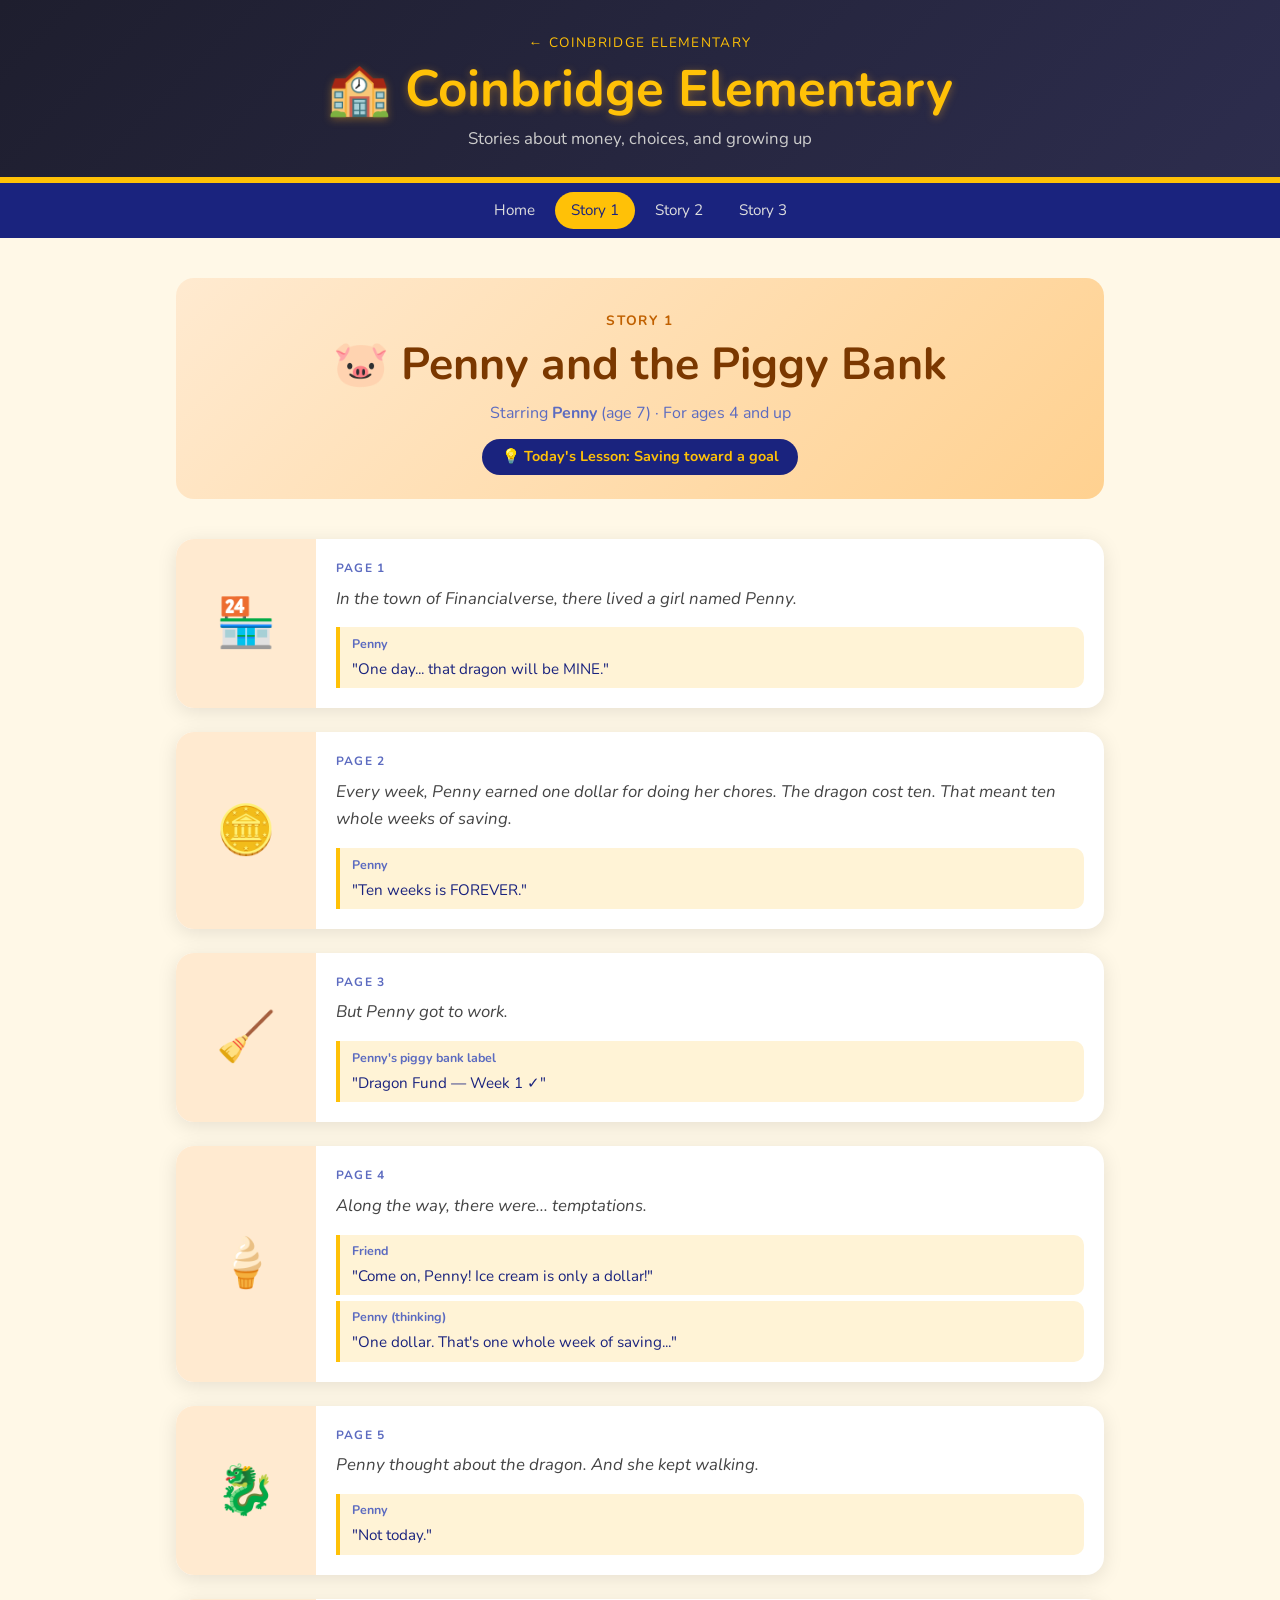
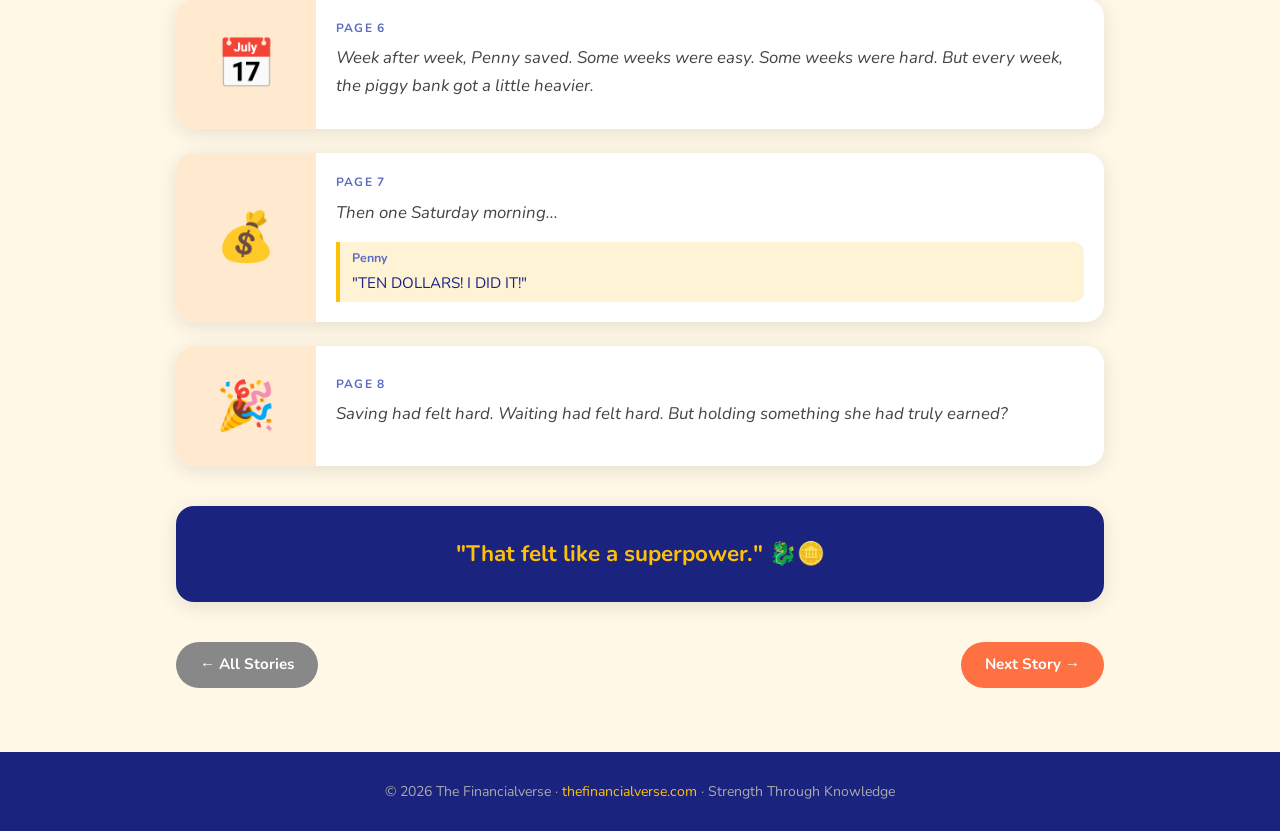
==== story01.html @ 843168b6 "Create story01.html" ====
<!DOCTYPE html>
<html lang="en">
<head>
  <meta charset="utf-8" />
  <meta name="viewport" content="width=device-width, initial-scale=1" />
  <title>Penny and the Piggy Bank — Coinbridge Elementary</title>
  <meta name="description" content="Penny wants a stuffed dragon that costs $10. Can she save up one dollar at a time? A story about saving toward a goal." />
  <link rel="stylesheet" href="kids.css" />
  <link href="https://fonts.googleapis.com/css2?family=Nunito:wght@400;600;700;800;900&display=swap" rel="stylesheet" />
</head>
<body class="story-orange">

  <header class="site-header">
    <div class="logo-top"><a href="index.html">← Coinbridge Elementary</a></div>
    <h1>🏫 Coinbridge Elementary</h1>
    <p class="tagline">Stories about money, choices, and growing up</p>
  </header>

  <nav class="site-nav">
    <a href="index.html">Home</a>
    <a href="story01.html" class="active">Story 1</a>
    <a href="story02.html">Story 2</a>
    <a href="story03.html">Story 3</a>
  </nav>

  <main>

    <!-- STORY HEADER -->
    <div class="story-header">
      <div class="story-num-lg">Story 1</div>
      <h1>🐷 Penny and the Piggy Bank</h1>
      <div class="chars-line">Starring <strong>Penny</strong> (age 7) · For ages 4 and up</div>
      <div class="lesson-banner">💡 Today's Lesson: Saving toward a goal</div>
    </div>

    <!-- PANELS -->
    <div class="panel-list">

      <div class="panel">
        <div class="panel-art orange">🏪</div>
        <div class="panel-body">
          <div class="panel-num">Page 1</div>
          <div class="panel-narration">In the town of Financialverse, there lived a girl named Penny.</div>
          <div class="speech-bubble"><span class="speaker">Penny</span>"One day... that dragon will be MINE."</div>
        </div>
      </div>

      <div class="panel">
        <div class="panel-art orange">🪙</div>
        <div class="panel-body">
          <div class="panel-num">Page 2</div>
          <div class="panel-narration">Every week, Penny earned one dollar for doing her chores. The dragon cost ten. That meant ten whole weeks of saving.</div>
          <div class="speech-bubble"><span class="speaker">Penny</span>"Ten weeks is FOREVER."</div>
        </div>
      </div>

      <div class="panel">
        <div class="panel-art orange">🧹</div>
        <div class="panel-body">
          <div class="panel-num">Page 3</div>
          <div class="panel-narration">But Penny got to work.</div>
          <div class="speech-bubble"><span class="speaker">Penny's piggy bank label</span>"Dragon Fund — Week 1 ✓"</div>
        </div>
      </div>

      <div class="panel">
        <div class="panel-art orange">🍦</div>
        <div class="panel-body">
          <div class="panel-num">Page 4</div>
          <div class="panel-narration">Along the way, there were... temptations.</div>
          <div class="speech-bubble"><span class="speaker">Friend</span>"Come on, Penny! Ice cream is only a dollar!"</div>
          <div class="speech-bubble"><span class="speaker">Penny (thinking)</span>"One dollar. That's one whole week of saving..."</div>
        </div>
      </div>

      <div class="panel">
        <div class="panel-art orange">🐉</div>
        <div class="panel-body">
          <div class="panel-num">Page 5</div>
          <div class="panel-narration">Penny thought about the dragon. And she kept walking.</div>
          <div class="speech-bubble"><span class="speaker">Penny</span>"Not today."</div>
        </div>
      </div>

      <div class="panel">
        <div class="panel-art orange">📅</div>
        <div class="panel-body">
          <div class="panel-num">Page 6</div>
          <div class="panel-narration">Week after week, Penny saved. Some weeks were easy. Some weeks were hard. But every week, the piggy bank got a little heavier.</div>
        </div>
      </div>

      <div class="panel">
        <div class="panel-art orange">💰</div>
        <div class="panel-body">
          <div class="panel-num">Page 7</div>
          <div class="panel-narration">Then one Saturday morning...</div>
          <div class="speech-bubble"><span class="speaker">Penny</span>"TEN DOLLARS! I DID IT!"</div>
        </div>
      </div>

      <div class="panel">
        <div class="panel-art orange">🎉</div>
        <div class="panel-body">
          <div class="panel-num">Page 8</div>
          <div class="panel-narration">Saving had felt hard. Waiting had felt hard. But holding something she had truly earned?</div>
        </div>
      </div>

    </div>

    <!-- LESSON -->
    <div class="lesson-callout">
      "That felt like a superpower." 🐉🪙
    </div>

    <!-- NAV -->
    <div class="story-nav">
      <a href="index.html" class="back">← All Stories</a>
      <a href="story02.html">Next Story →</a>
    </div>

  </main>

  <footer class="site-footer">
    <p>© 2026 The Financialverse · <a href="https://thefinancialverse.com">thefinancialverse.com</a> · Strength Through Knowledge</p>
  </footer>

</body>
</html>
---- kids.css ----
/* kids.css — kids.thefinancialverse.com
   Style: warm, cheerful, readable for ages 5–8
   Fonts: Nunito (Google Fonts)
*/

* { box-sizing: border-box; margin: 0; padding: 0; }

:root {
  --bg:       #FFF8E7;
  --bg-warm:  #FFF3D6;
  --orange:   #FF7043;
  --green:    #66BB6A;
  --blue:     #29B6F6;
  --gold:     #FFC107;
  --navy:     #1A237E;
  --dark:     #1A237E;
  --text:     #1A237E;
  --text-lt:  #5C6BC0;
  --radius:   18px;
  --shadow:   0 4px 20px rgba(0,0,0,0.10);
}

body {
  font-family: 'Nunito', 'Comic Sans MS', cursive, sans-serif;
  background-color: var(--bg);
  color: var(--text);
  line-height: 1.65;
  font-size: 1.1rem;
}

/* ── HEADER ── */
.site-header {
  background: linear-gradient(135deg, #1E1E2E 0%, #2D2D4E 100%);
  padding: 2rem 1rem 1.5rem;
  text-align: center;
  border-bottom: 6px solid var(--gold);
}
.site-header .logo-top {
  font-size: 0.85rem;
  color: #aaa;
  letter-spacing: 0.1em;
  text-transform: uppercase;
  margin-bottom: 0.4rem;
}
.site-header .logo-top a {
  color: var(--gold);
  text-decoration: none;
}
.site-header h1 {
  font-size: clamp(2rem, 6vw, 3.2rem);
  color: var(--gold);
  text-shadow: 0 2px 8px rgba(245,166,35,0.4);
  line-height: 1.1;
}
.site-header .tagline {
  color: #ccc;
  font-size: 1.05rem;
  margin-top: 0.5rem;
}

/* ── NAV ── */
.site-nav {
  background: var(--dark);
  display: flex;
  flex-wrap: wrap;
  justify-content: center;
  gap: 0.25rem;
  padding: 0.6rem 1rem;
}
.site-nav a {
  color: #ddd;
  text-decoration: none;
  padding: 0.35rem 1rem;
  border-radius: 999px;
  font-size: 0.95rem;
  transition: background 0.2s, color 0.2s;
}
.site-nav a:hover, .site-nav a.active {
  background: var(--gold);
  color: var(--dark);
}

/* ── MAIN LAYOUT ── */
main {
  max-width: 960px;
  margin: 0 auto;
  padding: 2.5rem 1rem 4rem;
}

section { margin-bottom: 3.5rem; }

.section-title {
  font-size: 1.8rem;
  color: var(--dark);
  margin-bottom: 1.25rem;
  text-align: center;
}
.section-title span { color: var(--orange); }

/* ── HERO BANNER ── */
.hero-banner {
  background: linear-gradient(135deg, #FFF3D6 0%, #FFE8B3 100%);
  border-radius: var(--radius);
  padding: 2.5rem 2rem;
  text-align: center;
  border: 3px solid var(--gold);
  box-shadow: var(--shadow);
  margin-bottom: 3.5rem;
}
.hero-banner h2 {
  font-size: clamp(1.6rem, 5vw, 2.4rem);
  color: #7B4F00;
  margin-bottom: 0.75rem;
}
.hero-banner p {
  font-size: 1.15rem;
  color: #5C3800;
  max-width: 620px;
  margin: 0 auto;
}

/* ── STORY CARDS ── */
.story-grid {
  display: grid;
  grid-template-columns: repeat(auto-fill, minmax(270px, 1fr));
  gap: 1.5rem;
}
.story-card {
  background: #fff;
  border-radius: var(--radius);
  box-shadow: var(--shadow);
  overflow: hidden;
  transition: transform 0.2s, box-shadow 0.2s;
  text-decoration: none;
  color: var(--text);
  display: flex;
  flex-direction: column;
}
.story-card:hover {
  transform: translateY(-4px);
  box-shadow: 0 8px 30px rgba(0,0,0,0.15);
}
.story-card-art {
  height: 170px;
  display: flex;
  align-items: center;
  justify-content: center;
  font-size: 5rem;
  line-height: 1;
}
.story-card-art.orange { background: linear-gradient(135deg,#FFEAD0,#FFD190); }
.story-card-art.green  { background: linear-gradient(135deg,#D4F0E0,#A8E0C0); }
.story-card-art.blue   { background: linear-gradient(135deg,#D6ECFF,#A8D5FF); }
.story-card-body {
  padding: 1.25rem 1.25rem 1.5rem;
  flex: 1;
}
.story-num {
  font-size: 0.78rem;
  font-weight: 700;
  letter-spacing: 0.1em;
  text-transform: uppercase;
  color: var(--text-lt);
  margin-bottom: 0.25rem;
}
.story-card-body h3 {
  font-size: 1.25rem;
  margin-bottom: 0.5rem;
  color: var(--dark);
}
.story-card-body p {
  font-size: 0.95rem;
  color: var(--text-lt);
  margin-bottom: 1rem;
}
.lesson-tag {
  display: inline-block;
  background: var(--bg-warm);
  border: 2px solid var(--gold);
  border-radius: 999px;
  padding: 0.2rem 0.8rem;
  font-size: 0.82rem;
  color: #7B4F00;
  font-weight: 700;
}
.read-btn {
  display: inline-block;
  margin-top: 0.75rem;
  background: var(--orange);
  color: #fff;
  padding: 0.5rem 1.4rem;
  border-radius: 999px;
  font-size: 0.95rem;
  font-weight: 700;
  text-decoration: none;
  transition: background 0.2s;
}
.read-btn:hover { background: #e07800; }

/* ── CHARACTER CARDS ── */
.character-grid {
  display: grid;
  grid-template-columns: repeat(auto-fill, minmax(160px, 1fr));
  gap: 1.25rem;
}
.char-card {
  background: #fff;
  border-radius: var(--radius);
  box-shadow: var(--shadow);
  padding: 1.25rem 1rem;
  text-align: center;
}
.char-avatar {
  width: 80px;
  height: 80px;
  border-radius: 50%;
  display: flex;
  align-items: center;
  justify-content: center;
  font-size: 2.5rem;
  margin: 0 auto 0.75rem;
  border: 4px solid #fff;
  box-shadow: 0 2px 10px rgba(0,0,0,0.12);
}
.char-card h4 {
  font-size: 1.05rem;
  margin-bottom: 0.2rem;
  color: var(--dark);
}
.char-card .char-role {
  font-size: 0.82rem;
  color: var(--text-lt);
}

/* ── ABOUT SECTION ── */
.about-box {
  background: linear-gradient(135deg,#E8F5FF,#D0EAFF);
  border-radius: var(--radius);
  padding: 2rem;
  border-left: 6px solid var(--blue);
}
.about-box h3 { color: #1A5276; margin-bottom: 0.75rem; font-size: 1.3rem; }
.about-box p  { color: #1A5276; margin-bottom: 0.6rem; }

/* ── STORY PAGE ── */
.story-header {
  text-align: center;
  padding: 2rem 1rem 1.5rem;
  border-radius: var(--radius);
  margin-bottom: 2.5rem;
}
.story-header .story-num-lg {
  font-size: 0.85rem;
  font-weight: 700;
  letter-spacing: 0.12em;
  text-transform: uppercase;
  margin-bottom: 0.4rem;
}
.story-header h1 {
  font-size: clamp(1.8rem, 6vw, 2.8rem);
  line-height: 1.15;
  margin-bottom: 0.6rem;
}
.story-header .chars-line {
  font-size: 1rem;
  color: var(--text-lt);
}
.story-header .lesson-banner {
  display: inline-block;
  margin-top: 0.75rem;
  background: var(--dark);
  color: var(--gold);
  padding: 0.4rem 1.2rem;
  border-radius: 999px;
  font-size: 0.9rem;
  font-weight: 700;
}

/* color themes per story */
.story-orange .story-header { background: linear-gradient(135deg,#FFEAD0,#FFD190); }
.story-orange .story-header h1 { color: #7B3800; }
.story-orange .story-header .story-num-lg { color: #C06000; }
.story-green  .story-header { background: linear-gradient(135deg,#D4F0E0,#A8DFC0); }
.story-green  .story-header h1 { color: #145A32; }
.story-green  .story-header .story-num-lg { color: #1E8449; }
.story-blue   .story-header { background: linear-gradient(135deg,#D6ECFF,#A8D5FF); }
.story-blue   .story-header h1 { color: #1A3A5C; }
.story-blue   .story-header .story-num-lg { color: #2471A3; }

/* ── STORY PANELS ── */
.panel-list { display: flex; flex-direction: column; gap: 1.5rem; }
.panel {
  display: grid;
  grid-template-columns: 140px 1fr;
  gap: 1.25rem;
  background: #fff;
  border-radius: var(--radius);
  box-shadow: var(--shadow);
  overflow: hidden;
  align-items: stretch;
}
.panel-art {
  display: flex;
  align-items: center;
  justify-content: center;
  font-size: 3rem;
  min-height: 120px;
  padding: 1rem 0.5rem;
}
.panel-art.orange { background: #FFEAD0; }
.panel-art.green  { background: #D4F0E0; }
.panel-art.blue   { background: #D6ECFF; }
.panel-art.shadow { background: #E8E0F0; }
.panel-art.gold   { background: #FFF3D6; }
.panel-body {
  padding: 1.25rem 1.25rem 1.25rem 0;
  display: flex;
  flex-direction: column;
  justify-content: center;
}
.panel-num {
  font-size: 0.75rem;
  font-weight: 700;
  letter-spacing: 0.1em;
  text-transform: uppercase;
  color: var(--text-lt);
  margin-bottom: 0.35rem;
}
.panel-narration {
  font-size: 1.05rem;
  font-style: italic;
  color: #444;
  margin-bottom: 0.6rem;
}
.speech-bubble {
  background: var(--bg-warm);
  border-left: 4px solid var(--gold);
  border-radius: 0 10px 10px 0;
  padding: 0.4rem 0.75rem;
  font-size: 0.95rem;
  color: var(--dark);
  margin-top: 0.35rem;
}
.speech-bubble .speaker {
  font-size: 0.78rem;
  font-weight: 700;
  color: var(--text-lt);
  display: block;
  margin-bottom: 0.15rem;
}
.panel-scene {
  font-size: 0.82rem;
  color: var(--text-lt);
  margin-bottom: 0.5rem;
}

/* ── LESSON CALLOUT ── */
.lesson-callout {
  background: var(--dark);
  color: var(--gold);
  text-align: center;
  border-radius: var(--radius);
  padding: 2rem;
  margin: 2.5rem 0;
  font-size: 1.4rem;
  font-weight: 700;
  line-height: 1.4;
  box-shadow: var(--shadow);
}

/* ── STORY NAV ── */
.story-nav {
  display: flex;
  justify-content: space-between;
  flex-wrap: wrap;
  gap: 1rem;
  margin-top: 2rem;
}
.story-nav a {
  display: inline-block;
  background: var(--orange);
  color: #fff;
  padding: 0.65rem 1.5rem;
  border-radius: 999px;
  text-decoration: none;
  font-weight: 700;
  font-size: 0.95rem;
  transition: background 0.2s;
}
.story-nav a:hover { background: #e07800; }
.story-nav a.back  { background: #888; }
.story-nav a.back:hover { background: #666; }

/* ── FOOTER ── */
.site-footer {
  background: var(--dark);
  color: #aaa;
  text-align: center;
  padding: 1.75rem 1rem;
  font-size: 0.88rem;
}
.site-footer a {
  color: var(--gold);
  text-decoration: none;
}

/* ── RESPONSIVE ── */
@media (max-width: 560px) {
  .panel { grid-template-columns: 90px 1fr; }
  .panel-art { font-size: 2rem; min-height: 90px; }
  .character-grid { grid-template-columns: repeat(auto-fill, minmax(130px, 1fr)); }
}
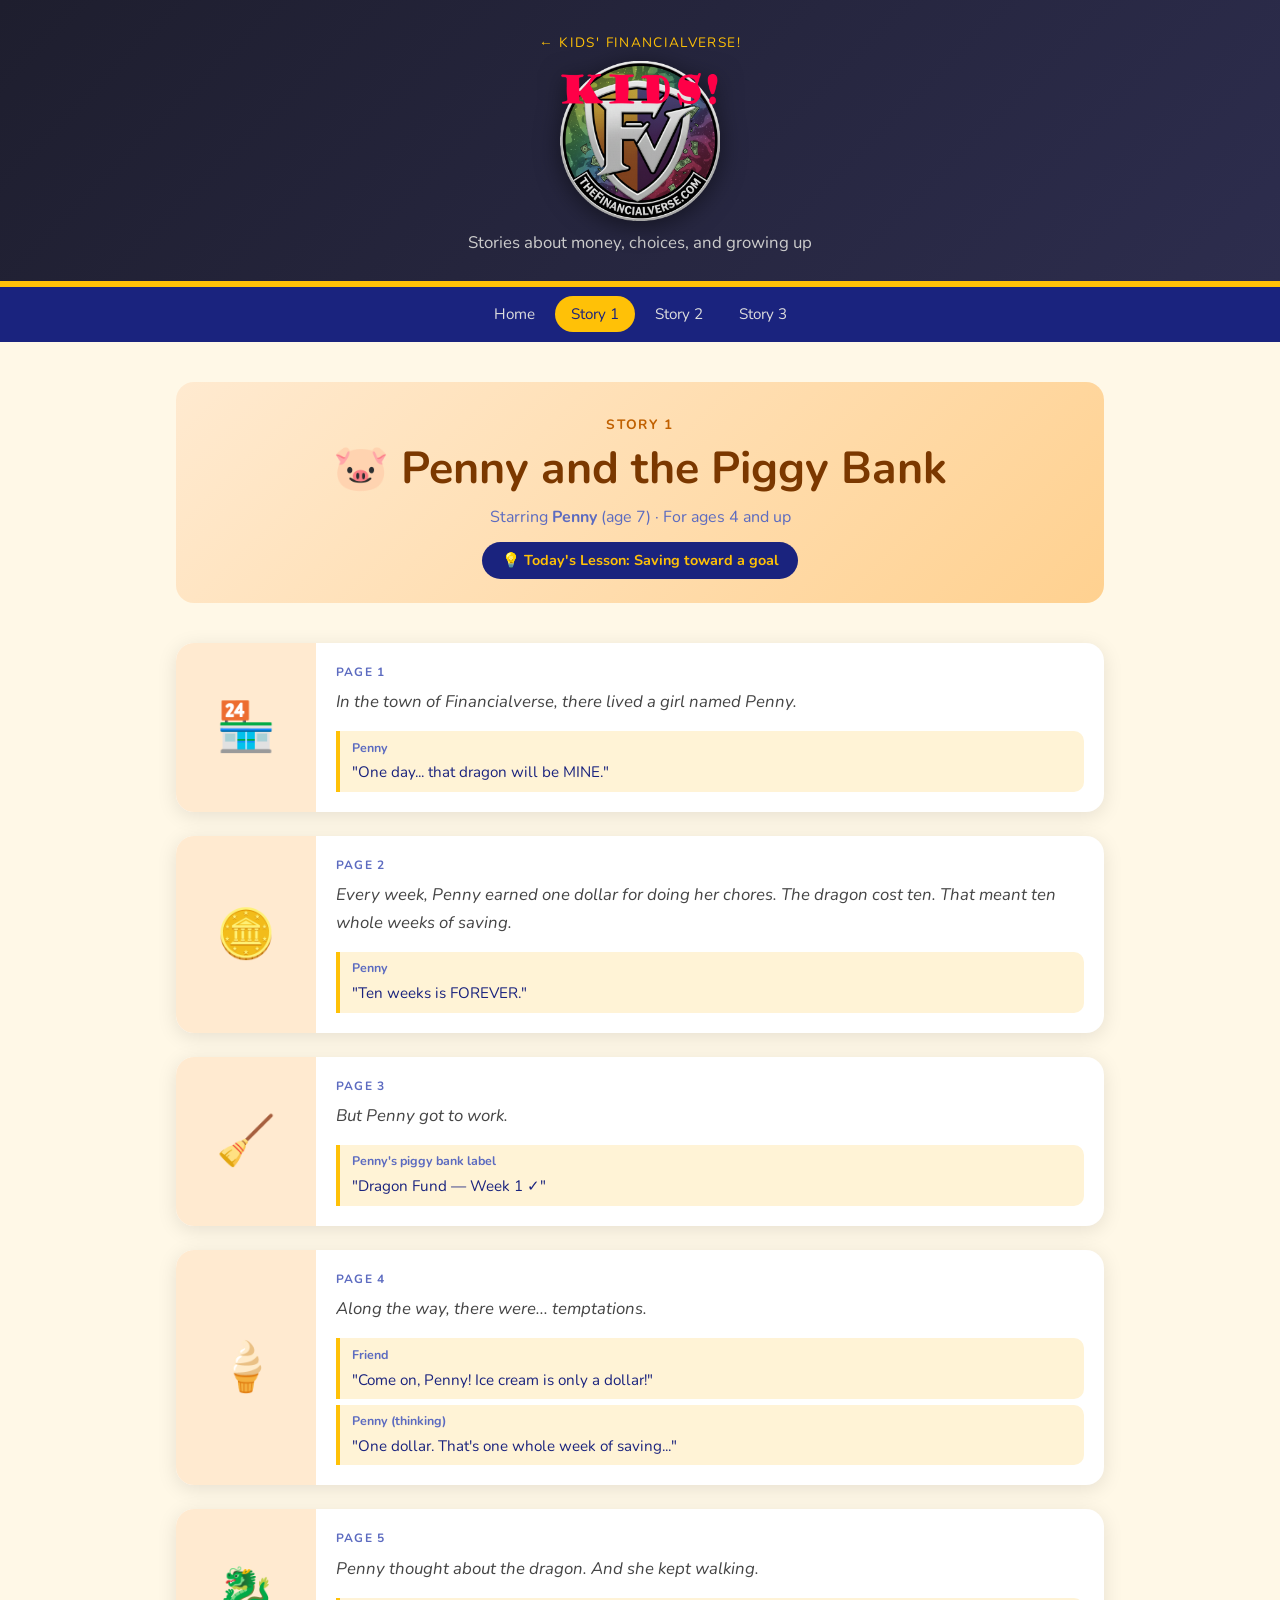
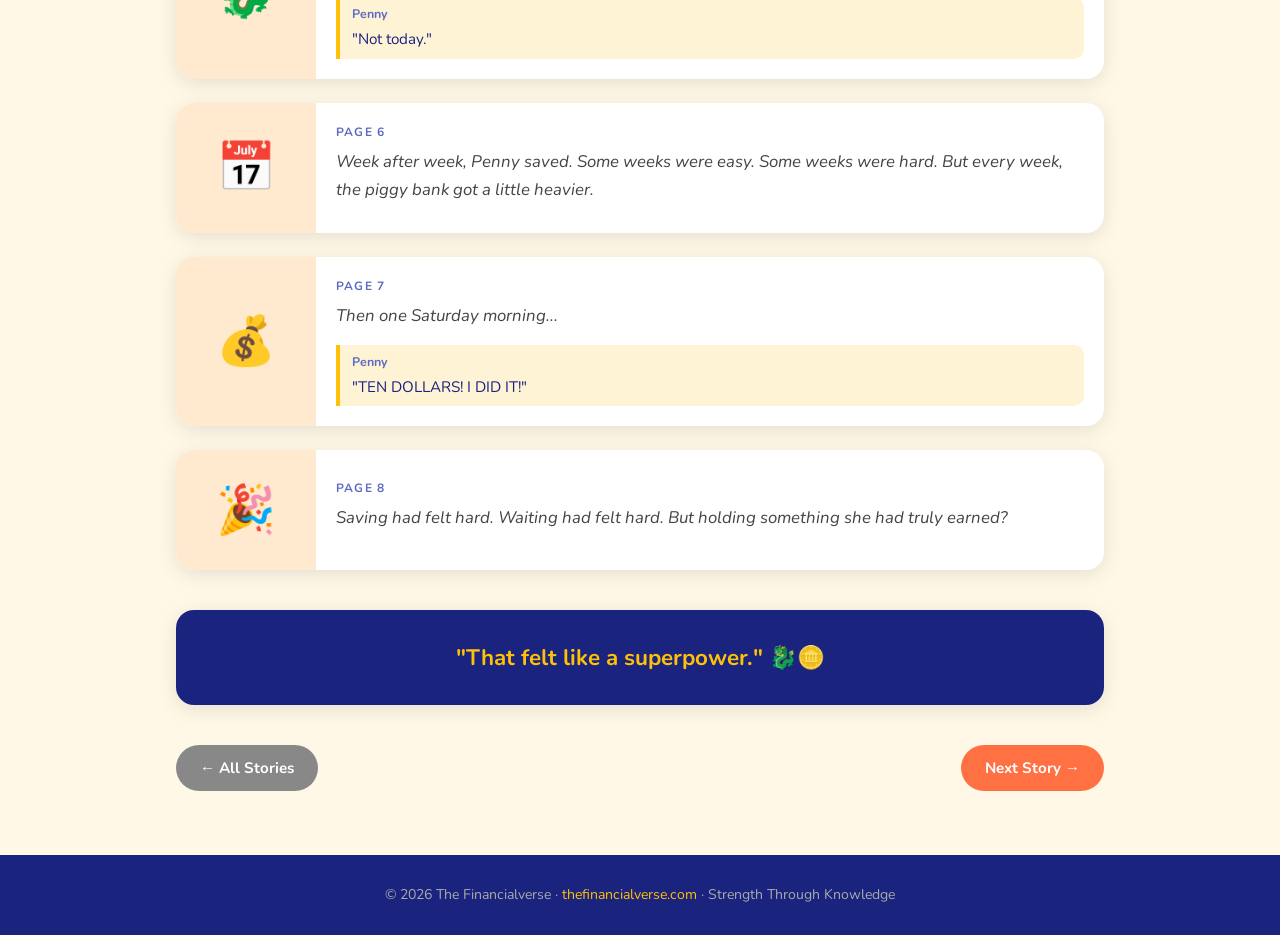
==== commit affc4b60: "Add Kids' Financialverse! logo, favicon, and branding update" ====
--- a/story01.html
+++ b/story01.html
@@ -3,7 +3,8 @@
 <head>
   <meta charset="utf-8" />
   <meta name="viewport" content="width=device-width, initial-scale=1" />
-  <title>Penny and the Piggy Bank — Coinbridge Elementary</title>
+  <title>Penny and the Piggy Bank — Kids' Financialverse!</title>
+  <link rel="icon" href="favicon.ico" />
   <meta name="description" content="Penny wants a stuffed dragon that costs $10. Can she save up one dollar at a time? A story about saving toward a goal." />
   <link rel="stylesheet" href="kids.css" />
   <link href="https://fonts.googleapis.com/css2?family=Nunito:wght@400;600;700;800;900&display=swap" rel="stylesheet" />
@@ -11,8 +12,8 @@
 <body class="story-orange">
 
   <header class="site-header">
-    <div class="logo-top"><a href="index.html">← Coinbridge Elementary</a></div>
-    <h1>🏫 Coinbridge Elementary</h1>
+    <div class="logo-top"><a href="index.html">← Kids' Financialverse!</a></div>
+    <a href="index.html"><img src="kids-logo.png" alt="Kids' Financialverse!" class="site-logo" /></a>
     <p class="tagline">Stories about money, choices, and growing up</p>
   </header>
 
--- a/kids.css
+++ b/kids.css
@@ -52,6 +52,13 @@
   text-shadow: 0 2px 8px rgba(245,166,35,0.4);
   line-height: 1.1;
 }
+.site-logo {
+  height: clamp(100px, 18vw, 160px);
+  width: auto;
+  display: block;
+  margin: 0 auto 0.25rem;
+  filter: drop-shadow(0 4px 12px rgba(0,0,0,0.5));
+}
 .site-header .tagline {
   color: #ccc;
   font-size: 1.05rem;
